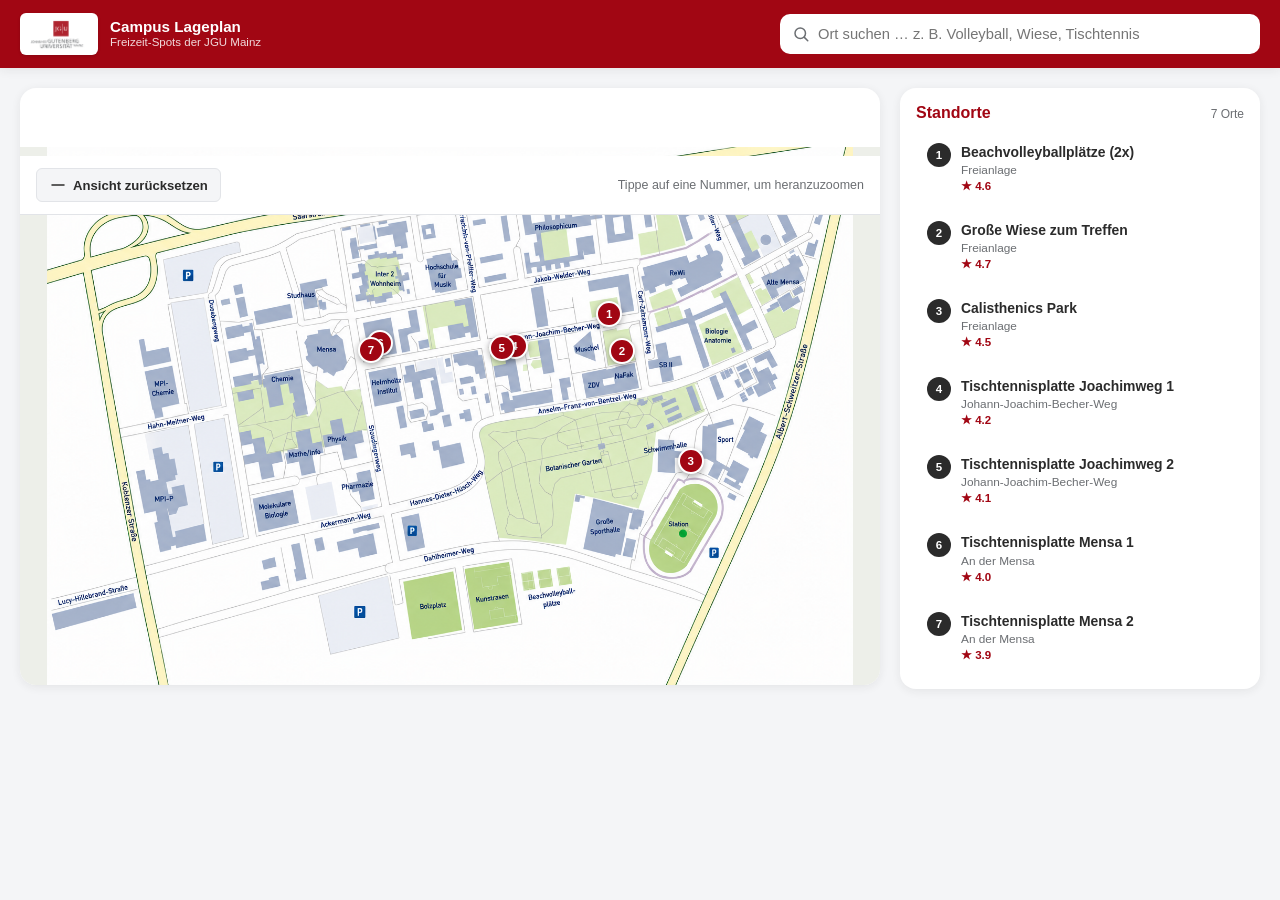
==== index.html @ 6d1513db "Add files via upload" ====
<!DOCTYPE html>
<html lang="de">
<head>
<meta charset="UTF-8">
<meta name="viewport" content="width=device-width, initial-scale=1.0">
<title>JGU Mainz – Campus Lageplan</title>
<link rel="stylesheet" href="styles.css">
</head>
<body>

  <!-- ===================== HEADER ===================== -->
  <header class="site-header">
    <div class="header-inner">
      <div class="brand">
        <span class="brand-logo-chip">
          <img src="jgu-logo.png" alt="Johannes Gutenberg-Universität Mainz" class="brand-logo-img">
        </span>
        <span class="brand-text">
          <strong>Campus Lageplan</strong>
          <small>Freizeit-Spots der JGU Mainz</small>
        </span>
      </div>

      <div class="search-wrap">
        <svg class="search-icon" viewBox="0 0 24 24" width="18" height="18" aria-hidden="true">
          <circle cx="11" cy="11" r="7" fill="none" stroke="currentColor" stroke-width="2"/>
          <line x1="16.5" y1="16.5" x2="21" y2="21" stroke="currentColor" stroke-width="2" stroke-linecap="round"/>
        </svg>
        <input
          id="searchInput"
          type="text"
          placeholder="Ort suchen … z. B. Volleyball, Wiese, Tischtennis"
          autocomplete="off"
        >
        <button id="searchClear" class="search-clear" title="Suche löschen" hidden>&times;</button>
      </div>
    </div>
  </header>

  <!-- ===================== HAUPTBEREICH ===================== -->
  <main class="layout">

    <!-- ---------- LINKE SPALTE: KARTE ---------- -->
    <section class="map-panel" aria-label="Interaktive Campus-Karte">
      <div class="map-toolbar">
        <button id="zoomOutBtn" class="tool-btn" title="Zoom zurücksetzen">
          <svg viewBox="0 0 24 24" width="18" height="18"><path d="M4 12h16" stroke="currentColor" stroke-width="2" stroke-linecap="round" fill="none"/></svg>
          Ansicht zurücksetzen
        </button>
        <span id="mapHint" class="map-hint">Tippe auf eine Nummer, um heranzuzoomen</span>
      </div>

      <div class="map-viewport" id="mapViewport">
        <div class="map-stage" id="mapStage">
          <img src="campus-lageplan.png" alt="Lageplan Gesamtcampus JGU Mainz" id="mapImage" draggable="false">
          <!-- Pins werden per JS aus LOCATIONS erzeugt -->
          <div id="pinLayer" class="pin-layer"></div>
        </div>
      </div>

      <!-- Info-Box, die bei Auswahl eines Ortes über der Karte erscheint -->
      <div id="infoBox" class="info-box" hidden>
        <div class="info-box-eyebrow">
          <span id="infoBoxNumber" class="info-box-number">–</span>
          <span id="infoBoxBuilding"></span>
        </div>
        <h3 id="infoBoxTitle">–</h3>
        <div class="info-box-actions">
          <button id="infoBoxDetails" class="btn btn-primary">Mehr Infos</button>
          <button id="infoBoxMaps" class="btn btn-outline">Auf Maps zeigen</button>
        </div>
      </div>
    </section>

    <!-- ---------- RECHTE SPALTE: LISTE ---------- -->
    <aside class="sidebar" aria-label="Liste aller Standorte">
      <div class="sidebar-head">
        <h2>Standorte</h2>
        <span id="resultCount" class="result-count">7 Orte</span>
      </div>
      <ul id="locationList" class="location-list"></ul>
      <p id="noResults" class="no-results" hidden>Kein Ort gefunden. Versuch einen anderen Suchbegriff.</p>
    </aside>

  </main>

  <!-- ===================== DETAIL-MODAL ===================== -->
  <div id="modalOverlay" class="modal-overlay" hidden>
    <div class="modal" role="dialog" aria-modal="true" aria-labelledby="modalTitle">
      <button id="modalClose" class="modal-close" title="Schließen" aria-label="Schließen">&times;</button>

      <div class="modal-header">
        <span id="modalNumber" class="modal-number">–</span>
        <div>
          <h2 id="modalTitle">–</h2>
          <p id="modalBuilding" class="modal-building"></p>
        </div>
      </div>

      <p id="modalInfoText" class="modal-info-text"></p>

      <div class="modal-gallery" id="modalGallery">
        <div class="gallery-frame">
          <button type="button" id="galleryPrevBtn" class="gallery-arrow gallery-arrow-left" aria-label="Vorheriges Bild">
            <svg viewBox="0 0 24 24" width="20" height="20"><path d="M15 5l-7 7 7 7" stroke="currentColor" stroke-width="2.4" stroke-linecap="round" stroke-linejoin="round" fill="none"/></svg>
          </button>

          <div class="gallery-viewport" id="galleryViewport">
            <!-- Slides werden per JS aus loc.images erzeugt -->
          </div>

          <button type="button" id="galleryNextBtn" class="gallery-arrow gallery-arrow-right" aria-label="Nächstes Bild">
            <svg viewBox="0 0 24 24" width="20" height="20"><path d="M9 5l7 7-7 7" stroke="currentColor" stroke-width="2.4" stroke-linecap="round" stroke-linejoin="round" fill="none"/></svg>
          </button>
        </div>

        <div class="gallery-dots" id="galleryDots"></div>
      </div>

      <div class="modal-profile">
        <h3 class="modal-profile-title">Steckbrief</h3>
        <dl class="profile-grid">
          <div class="profile-item">
            <dt>Öffnungszeiten</dt>
            <dd id="modalHours">–</dd>
          </div>
          <div class="profile-item">
            <dt>Belichtung</dt>
            <dd id="modalLighting">–</dd>
          </div>
          <div class="profile-item">
            <dt>Untergrund</dt>
            <dd id="modalSurface">–</dd>
          </div>
          <div class="profile-item">
            <dt>Ausstattung</dt>
            <dd id="modalEquipment">–</dd>
          </div>
        </dl>
      </div>

      <div class="modal-rating">
        <div class="rating-summary">
          <span id="modalAvgRating" class="rating-avg">–</span>
          <div id="modalAvgStars" class="stars stars-static" aria-hidden="true"></div>
          <span id="modalVoteCount" class="rating-count">(0 Bewertungen)</span>
        </div>

        <div class="rating-input">
          <span class="rating-input-label">Deine Bewertung:</span>
          <div id="userStars" class="stars stars-interactive" role="radiogroup" aria-label="Bewertung abgeben"></div>
        </div>
      </div>

      <a id="modalMapsLink" class="btn btn-outline btn-block" target="_blank" rel="noopener">
        Auf Google Maps öffnen
      </a>

      <div class="modal-comments">
        <h3>Kommentare</h3>
        <ul id="commentList" class="comment-list"></ul>

        <form id="commentForm" class="comment-form">
          <textarea id="commentInput" placeholder="Deine Erfahrung mit diesem Ort …" required></textarea>
          <button type="submit" class="btn btn-primary">Absenden</button>
        </form>
      </div>
    </div>
  </div>

  <script src="app.js"></script>
</body>
</html>
---- styles.css ----
/* =========================================================
   JGU CAMPUS SPORT-LAGEPLAN — STYLES
   Farbvariablen, Layout, Karten-Zoom, Modal, Responsive
   ========================================================= */

:root {
  /* --- JGU Identity Farben --- */
  --jgu-rot: #A10613;
  --jgu-rot-hell: #C1121F;
  --jgu-rot-dunkel: #7C0410;
  --text-dunkel: #2B2B2B;
  --text-grau: #6B6E72;
  --bg-hell: #F4F5F7;
  --bg-weiss: #FFFFFF;
  --border-farbe: #E2E4E8;

  /* --- Abstände / Radien --- */
  --radius-s: 6px;
  --radius-m: 10px;
  --radius-l: 16px;
  --schatten: 0 2px 10px rgba(43, 43, 43, 0.08);
  --schatten-stark: 0 12px 40px rgba(43, 43, 43, 0.22);

  --header-hoehe: 68px;
}

/* --- Reset & Basis --- */
* { box-sizing: border-box; }

/* Globale Sicherheitsregel: das hidden-Attribut soll IMMER gewinnen,
   egal welche display-Eigenschaft eine Klasse weiter unten setzt. */
[hidden] { display: none !important; }

html, body {
  margin: 0;
  padding: 0;
  height: 100%;
}

body {
  font-family: "Segoe UI", "Helvetica Neue", Arial, sans-serif;
  background: var(--bg-hell);
  color: var(--text-dunkel);
  -webkit-font-smoothing: antialiased;
}

button, input, textarea {
  font-family: inherit;
}

/* =========================================================
   HEADER
   ========================================================= */
.site-header {
  height: var(--header-hoehe);
  background: var(--jgu-rot);
  position: sticky;
  top: 0;
  z-index: 50;
  box-shadow: var(--schatten);
}

.header-inner {
  height: 100%;
  max-width: 1400px;
  margin: 0 auto;
  padding: 0 20px;
  display: flex;
  align-items: center;
  gap: 24px;
}

.brand {
  display: flex;
  align-items: center;
  gap: 12px;
  color: #fff;
  flex-shrink: 0;
  min-width: 0;
}

/* Das Original-JGU-Logo hat einen weißen Hintergrund und graue Schrift –
   auf dem roten Header braucht es daher eine helle "Plakette", damit es
   in jedem Fall gut lesbar bleibt. */
.brand-logo-chip {
  background: #fff;
  border-radius: var(--radius-s);
  padding: 4px 10px;
  display: flex;
  align-items: center;
  flex-shrink: 0;
  box-shadow: 0 1px 3px rgba(0,0,0,0.15);
}

.brand-logo-img {
  display: block;
  height: 34px;
  width: auto;
}

.brand-text {
  display: flex;
  flex-direction: column;
  line-height: 1.2;
  min-width: 0;
}

.brand-text strong {
  font-size: 0.95rem;
  font-weight: 700;
  white-space: nowrap;
  overflow: hidden;
  text-overflow: ellipsis;
}

.brand-text small {
  font-size: 0.72rem;
  opacity: 0.85;
  font-weight: 400;
  white-space: nowrap;
  overflow: hidden;
  text-overflow: ellipsis;
}

.search-wrap {
  flex: 1;
  max-width: 480px;
  margin-left: auto;
  position: relative;
  display: flex;
  align-items: center;
}

.search-icon {
  position: absolute;
  left: 12px;
  color: var(--text-grau);
  pointer-events: none;
}

#searchInput {
  width: 100%;
  height: 40px;
  border: none;
  border-radius: var(--radius-m);
  padding: 0 36px 0 38px;
  font-size: 0.92rem;
  background: #fff;
  color: var(--text-dunkel);
  outline: none;
}

#searchInput:focus-visible {
  outline: 2px solid #fff;
  outline-offset: 2px;
}

.search-clear {
  position: absolute;
  right: 8px;
  border: none;
  background: transparent;
  color: var(--text-grau);
  font-size: 1.2rem;
  line-height: 1;
  cursor: pointer;
  padding: 4px 6px;
  border-radius: 50%;
}
.search-clear:hover { background: var(--bg-hell); }

/* =========================================================
   LAYOUT — 2 Spalten
   ========================================================= */
.layout {
  max-width: 1400px;
  margin: 0 auto;
  padding: 20px;
  display: grid;
  grid-template-columns: minmax(0, 1fr) 360px;
  gap: 20px;
  align-items: start;
}

/* =========================================================
   KARTEN-PANEL
   ========================================================= */
.map-panel {
  background: var(--bg-weiss);
  border-radius: var(--radius-l);
  box-shadow: var(--schatten);
  overflow: hidden;
  position: relative;
  display: flex;
  flex-direction: column;
}

.map-toolbar {
  display: flex;
  align-items: center;
  justify-content: space-between;
  gap: 12px;
  padding: 12px 16px;
  border-bottom: 1px solid var(--border-farbe);
  /* Bleibt beim Herunterscrollen sichtbar, direkt unter dem Header –
     so ist "Ansicht zurücksetzen" auch nach dem Heranzoomen eines Ortes
     immer erreichbar, ohne dass man hochscrollen muss. */
  position: sticky;
  top: var(--header-hoehe);
  z-index: 20;
  background: var(--bg-weiss);
}

.tool-btn {
  display: inline-flex;
  align-items: center;
  gap: 6px;
  border: 1px solid var(--border-farbe);
  background: var(--bg-hell);
  color: var(--text-dunkel);
  font-size: 0.82rem;
  font-weight: 600;
  padding: 7px 12px;
  border-radius: var(--radius-s);
  cursor: pointer;
  transition: background 0.15s ease, border-color 0.15s ease;
}
.tool-btn:hover { background: #ECEDEF; border-color: #d3d5da; }

.map-hint {
  font-size: 0.78rem;
  color: var(--text-grau);
}

.map-viewport {
  position: relative;
  width: 100%;
  aspect-ratio: 16 / 10;
  overflow: hidden;
  background: #EDEFE9;
  touch-action: pan-x pan-y;
}

.map-stage {
  position: absolute;
  inset: 0;
  transform-origin: 50% 50%;
  transition: transform 0.55s cubic-bezier(0.22, 1, 0.36, 1);
  will-change: transform;
}

#mapImage {
  display: block;
  width: 100%;
  height: 100%;
  object-fit: contain;
  user-select: none;
  -webkit-user-drag: none;
}

/* --- Pins --- */
.pin-layer {
  position: absolute;
  inset: 0;
  pointer-events: none;
}

.pin {
  position: absolute;
  transform: translate(-50%, -50%);
  width: 26px;
  height: 26px;
  border-radius: 50%;
  background: var(--jgu-rot);
  color: #fff;
  border: 2px solid #fff;
  font-size: 0.72rem;
  font-weight: 700;
  display: flex;
  align-items: center;
  justify-content: center;
  cursor: pointer;
  pointer-events: auto;
  box-shadow: 0 2px 6px rgba(0,0,0,0.35);
  transition: transform 0.2s ease, background 0.2s ease, box-shadow 0.2s ease;
  touch-action: manipulation;
  -webkit-touch-callout: none;
  -webkit-user-select: none;
  user-select: none;
}

.pin:hover {
  background: var(--jgu-rot-hell);
  transform: translate(-50%, -50%) scale(1.15);
}

.pin.active {
  background: #fff;
  color: var(--jgu-rot);
  transform: translate(-50%, -50%) scale(1.35);
  box-shadow: 0 0 0 4px rgba(161, 6, 19, 0.35), 0 3px 10px rgba(0,0,0,0.4);
  z-index: 5;
}

/* --- Info-Box über der Karte --- */
.info-box {
  position: absolute;
  left: 16px;
  right: 16px;
  bottom: 16px;
  background: var(--bg-weiss);
  border: 1px solid var(--border-farbe);
  border-left: 4px solid var(--jgu-rot);
  border-radius: var(--radius-m);
  padding: 14px 16px;
  box-shadow: var(--schatten-stark);
  animation: slideUp 0.25s ease;
  z-index: 10;
}

@keyframes slideUp {
  from { opacity: 0; transform: translateY(10px); }
  to   { opacity: 1; transform: translateY(0); }
}

.info-box-eyebrow {
  display: flex;
  align-items: center;
  gap: 8px;
  margin-bottom: 4px;
}

.info-box-number {
  background: var(--jgu-rot);
  color: #fff;
  font-size: 0.72rem;
  font-weight: 700;
  border-radius: 50%;
  width: 20px;
  height: 20px;
  display: inline-flex;
  align-items: center;
  justify-content: center;
  flex-shrink: 0;
}

.info-box-eyebrow span:last-child {
  font-size: 0.78rem;
  color: var(--text-grau);
}

.info-box h3 {
  margin: 0 0 10px;
  font-size: 1.05rem;
  line-height: 1.3;
}

.info-box-actions {
  display: flex;
  gap: 10px;
  flex-wrap: wrap;
}

/* =========================================================
   BUTTONS (gemeinsam)
   ========================================================= */
.btn {
  border: none;
  border-radius: var(--radius-s);
  padding: 9px 16px;
  font-size: 0.85rem;
  font-weight: 600;
  cursor: pointer;
  text-decoration: none;
  display: inline-flex;
  align-items: center;
  justify-content: center;
  transition: background 0.15s ease, border-color 0.15s ease, color 0.15s ease;
  touch-action: manipulation;
}

.btn-primary {
  background: var(--jgu-rot);
  color: #fff;
}
.btn-primary:hover { background: var(--jgu-rot-hell); }

.btn-outline {
  background: transparent;
  color: var(--jgu-rot);
  border: 1.5px solid var(--jgu-rot);
}
.btn-outline:hover { background: rgba(161, 6, 19, 0.06); }

.btn-block { width: 100%; margin: 14px 0; }

/* =========================================================
   SIDEBAR — STANDORT-LISTE
   ========================================================= */
.sidebar {
  background: var(--bg-weiss);
  border-radius: var(--radius-l);
  box-shadow: var(--schatten);
  padding: 16px;
  max-height: calc(100vh - var(--header-hoehe) - 40px);
  overflow-y: auto;
  position: sticky;
  top: calc(var(--header-hoehe) + 20px);
}

.sidebar-head {
  display: flex;
  align-items: baseline;
  justify-content: space-between;
  margin-bottom: 10px;
}

.sidebar-head h2 {
  font-size: 1rem;
  margin: 0;
  color: var(--jgu-rot);
}

.result-count {
  font-size: 0.75rem;
  color: var(--text-grau);
}

.location-list {
  list-style: none;
  margin: 0;
  padding: 0;
  display: flex;
  flex-direction: column;
  gap: 6px;
}

.location-item {
  display: flex;
  align-items: flex-start;
  gap: 10px;
  padding: 10px 10px;
  border-radius: var(--radius-s);
  cursor: pointer;
  border: 1px solid transparent;
  transition: background 0.15s ease, border-color 0.15s ease;
}

.location-item:hover {
  background: var(--bg-hell);
}

.location-item.active {
  background: rgba(161, 6, 19, 0.06);
  border-color: rgba(161, 6, 19, 0.25);
}

.location-badge {
  flex-shrink: 0;
  width: 24px;
  height: 24px;
  border-radius: 50%;
  background: var(--text-dunkel);
  color: #fff;
  font-size: 0.72rem;
  font-weight: 700;
  display: flex;
  align-items: center;
  justify-content: center;
}

.location-item.active .location-badge {
  background: var(--jgu-rot);
}

.location-copy {
  display: flex;
  flex-direction: column;
  gap: 2px;
  min-width: 0;
}

.location-copy .name {
  font-size: 0.87rem;
  font-weight: 600;
  line-height: 1.3;
}

.location-copy .building {
  font-size: 0.74rem;
  color: var(--text-grau);
}

.location-copy .mini-rating {
  font-size: 0.72rem;
  color: var(--jgu-rot);
  font-weight: 600;
}

.no-results {
  color: var(--text-grau);
  font-size: 0.85rem;
  text-align: center;
  padding: 24px 8px;
}

mark {
  background: rgba(193, 18, 31, 0.22);
  color: inherit;
  border-radius: 2px;
  padding: 0 1px;
}

/* =========================================================
   STERNE (Anzeige & Interaktiv)
   ========================================================= */
.stars {
  display: inline-flex;
  gap: 2px;
  font-size: 1.1rem;
  line-height: 1;
}

.stars-static .star {
  color: #DADCE0;
}
.stars-static .star.filled {
  color: #F5A623;
}

.stars-interactive .star {
  cursor: pointer;
  color: #DADCE0;
  transition: color 0.12s ease, transform 0.12s ease;
}
.stars-interactive .star:hover,
.stars-interactive .star.filled {
  color: #F5A623;
}
.stars-interactive .star:hover {
  transform: scale(1.12);
}

/* =========================================================
   MODAL
   ========================================================= */
.modal-overlay {
  position: fixed;
  inset: 0;
  background: rgba(43, 43, 43, 0.55);
  display: flex;
  align-items: center;
  justify-content: center;
  padding: 20px;
  z-index: 100;
  animation: fadeIn 0.18s ease;
}

/* WICHTIG: Das [hidden]-Attribut muss "display:flex" oben überschreiben können.
   Ohne diese Regel gewinnt "display: flex" aus Spezifitätsgründen gegen die
   Browser-Standardregel "[hidden]{display:none}" — das Modal wäre dann sogar
   beim ersten Laden sichtbar (leer) und ließe sich per JS nicht schließen. */
.modal-overlay[hidden] {
  display: none;
}

@keyframes fadeIn {
  from { opacity: 0; }
  to   { opacity: 1; }
}

.modal {
  background: var(--bg-weiss);
  border-radius: var(--radius-l);
  max-width: 560px;
  width: 100%;
  max-height: 88vh;
  overflow-y: auto;
  padding: 28px;
  position: relative;
  box-shadow: var(--schatten-stark);
  animation: popIn 0.2s ease;
}

@keyframes popIn {
  from { opacity: 0; transform: translateY(8px) scale(0.98); }
  to   { opacity: 1; transform: translateY(0) scale(1); }
}

.modal-close {
  position: absolute;
  top: 14px;
  right: 14px;
  width: 32px;
  height: 32px;
  border-radius: 50%;
  border: none;
  background: var(--bg-hell);
  color: var(--text-dunkel);
  font-size: 1.3rem;
  line-height: 1;
  cursor: pointer;
}
.modal-close:hover { background: #E7E8EA; }

.modal-header {
  display: flex;
  align-items: flex-start;
  gap: 12px;
  margin-bottom: 12px;
  padding-right: 30px;
}

.modal-number {
  flex-shrink: 0;
  width: 32px;
  height: 32px;
  border-radius: 50%;
  background: var(--jgu-rot);
  color: #fff;
  font-weight: 700;
  font-size: 0.9rem;
  display: flex;
  align-items: center;
  justify-content: center;
}

.modal-header h2 {
  margin: 0 0 2px;
  font-size: 1.25rem;
  line-height: 1.3;
}

.modal-building {
  margin: 0;
  color: var(--text-grau);
  font-size: 0.85rem;
}

.modal-info-text {
  font-size: 0.92rem;
  line-height: 1.55;
  color: var(--text-dunkel);
  margin: 0 0 18px;
}

/* =========================================================
   MODAL — BILD-GALERIE (zwischen Beschreibung und Steckbrief)
   ========================================================= */
.modal-gallery {
  margin: 0 0 18px;
}

.gallery-frame {
  display: flex;
  align-items: center;
  gap: 10px;
}

.gallery-viewport {
  position: relative;
  flex: 1;
  min-width: 0;
  aspect-ratio: 16 / 9;
  border-radius: var(--radius-m);
  overflow: hidden;
  background: #D6D8DB;
}

.gallery-slide {
  position: absolute;
  inset: 0;
  display: flex;
  align-items: center;
  justify-content: center;
  opacity: 0;
  visibility: hidden;
  transition: opacity 0.25s ease;
}

.gallery-slide.active {
  opacity: 1;
  visibility: visible;
}

.gallery-slide img {
  width: 100%;
  height: 100%;
  object-fit: cover;
  display: block;
}

.gallery-slide-number {
  font-size: 2rem;
  font-weight: 700;
  color: #9AA0A6;
}

.gallery-arrow {
  flex-shrink: 0;
  width: 34px;
  height: 34px;
  border-radius: 50%;
  border: 1px solid var(--border-farbe);
  background: var(--bg-weiss);
  color: var(--text-dunkel);
  display: flex;
  align-items: center;
  justify-content: center;
  cursor: pointer;
  box-shadow: var(--schatten);
  transition: background 0.15s ease, color 0.15s ease, border-color 0.15s ease;
}
.gallery-arrow:hover {
  background: var(--jgu-rot);
  color: #fff;
  border-color: var(--jgu-rot);
}

.gallery-dots {
  display: flex;
  justify-content: center;
  align-items: center;
  gap: 8px;
  margin-top: 10px;
}

.gallery-dot {
  width: 8px;
  height: 8px;
  padding: 0;
  border: none;
  border-radius: 50%;
  background: #D5D7DB;
  cursor: pointer;
  transition: background 0.15s ease, transform 0.15s ease;
}
.gallery-dot.active {
  /* aktueller Punkt in JGU-Rot statt Blau */
  background: var(--jgu-rot);
  transform: scale(1.25);
}

.modal-profile {
  background: var(--bg-hell);
  border-radius: var(--radius-m);
  padding: 14px 16px;
  margin-bottom: 14px;
}

.modal-profile-title {
  font-size: 0.8rem;
  text-transform: uppercase;
  letter-spacing: 0.04em;
  color: var(--text-grau);
  margin: 0 0 10px;
}

.profile-grid {
  display: grid;
  grid-template-columns: 1fr 1fr;
  gap: 10px 16px;
  margin: 0;
}

.profile-item dt {
  font-size: 0.72rem;
  color: var(--text-grau);
  margin: 0 0 2px;
}

.profile-item dd {
  font-size: 0.88rem;
  font-weight: 600;
  color: var(--text-dunkel);
  margin: 0;
}

.modal-rating {
  background: var(--bg-hell);
  border-radius: var(--radius-m);
  padding: 14px 16px;
  display: flex;
  flex-direction: column;
  gap: 10px;
  margin-bottom: 6px;
}

.rating-summary {
  display: flex;
  align-items: center;
  gap: 8px;
  flex-wrap: wrap;
}

.rating-avg {
  font-size: 1.1rem;
  font-weight: 700;
  color: var(--jgu-rot);
}

.rating-count {
  font-size: 0.78rem;
  color: var(--text-grau);
}

.rating-input {
  display: flex;
  align-items: center;
  gap: 10px;
}

.rating-input-label {
  font-size: 0.8rem;
  color: var(--text-grau);
}

/* =========================================================
   KOMMENTARE
   ========================================================= */
.modal-comments h3 {
  font-size: 0.95rem;
  margin: 18px 0 10px;
}

.comment-list {
  list-style: none;
  margin: 0 0 14px;
  padding: 0;
  display: flex;
  flex-direction: column;
  gap: 10px;
  max-height: 220px;
  overflow-y: auto;
}

.comment {
  background: var(--bg-hell);
  border-radius: var(--radius-s);
  padding: 10px 12px;
}

.comment .comment-author {
  font-size: 0.78rem;
  font-weight: 700;
  color: var(--jgu-rot);
  display: block;
  margin-bottom: 3px;
}

.comment .comment-text {
  font-size: 0.85rem;
  line-height: 1.45;
  margin: 0;
}

.comment-form {
  display: flex;
  flex-direction: column;
  gap: 8px;
}

.comment-form textarea {
  resize: vertical;
  min-height: 64px;
  border: 1px solid var(--border-farbe);
  border-radius: var(--radius-s);
  padding: 10px 12px;
  font-size: 0.85rem;
  outline: none;
}
.comment-form textarea:focus-visible {
  border-color: var(--jgu-rot);
}

.comment-form .btn { align-self: flex-end; }

/* =========================================================
   RESPONSIVE — Tablet (gestapelt, aber noch großzügig)
   ========================================================= */
@media (max-width: 1024px) {
  .layout {
    grid-template-columns: 1fr;
  }

  .sidebar {
    position: static;
    max-height: 60vh;
  }

  .map-viewport {
    aspect-ratio: 4 / 3;
  }
}

/* Tablets im Hochformat / große Phones */
@media (max-width: 720px) {
  :root { --header-hoehe: 60px; }

  .header-inner { gap: 10px; padding: 0 14px; }

  .brand-logo-img { height: 28px; }
  .brand-logo-chip { padding: 3px 8px; }
  .brand-text strong { font-size: 0.85rem; }
  .brand-text small { display: none; }

  .search-wrap { max-width: none; }

  .layout { padding: 14px; gap: 14px; }

  .map-viewport { aspect-ratio: 1 / 1; }

  .map-toolbar {
    flex-wrap: wrap;
    padding: 10px 12px;
  }
  .map-hint { display: none; }

  .info-box { left: 10px; right: 10px; bottom: 10px; padding: 12px 14px; }
  .info-box-actions { gap: 8px; }
  .info-box-actions .btn { flex: 1 1 auto; }

  .sidebar { padding: 12px; }
}

/* Smartphones */
@media (max-width: 480px) {
  .header-inner { gap: 8px; padding: 0 10px; }
  .brand-logo-img { height: 24px; }

  #searchInput { font-size: 0.85rem; padding: 0 32px 0 34px; }

  .layout { padding: 10px; gap: 10px; }

  .map-viewport { aspect-ratio: 4 / 5; }

  .modal { padding: 18px; max-height: 92vh; }
  .modal-header h2 { font-size: 1.08rem; }
  .modal-profile { padding: 12px; }
  .profile-grid { grid-template-columns: 1fr; }
  .modal-rating { padding: 12px; }
  .rating-summary, .rating-input { flex-wrap: wrap; }

  .location-item { padding: 9px 8px; }
  .location-copy .name { font-size: 0.84rem; }
}

/* --- Touch-freundliche Ziele auf allen Screens mit Touch-Eingabe --- */
@media (hover: none) and (pointer: coarse) {
  .pin { width: 30px; height: 30px; font-size: 0.78rem; }
  .btn { padding: 11px 16px; min-height: 44px; }
  .tool-btn { min-height: 40px; }
  .stars-interactive .star { font-size: 1.35rem; padding: 4px; }
  .location-item { min-height: 44px; }
  .modal-close { width: 38px; height: 38px; }
  .gallery-arrow { width: 40px; height: 40px; }
  .gallery-dot { width: 10px; height: 10px; }

  /* Verhindert das native "Bild speichern"-Kontextmenü / den Callout beim
     langen Antippen der Karte auf iOS/Android – sonst wirkt es, als würde
     ein Popup aufgehen, das man nicht schließen kann. */
  #mapImage, .pin {
    -webkit-touch-callout: none;
    -webkit-user-select: none;
    user-select: none;
  }
}

/* Reduzierte Bewegung respektieren */
@media (prefers-reduced-motion: reduce) {
  .map-stage, .info-box, .modal, .modal-overlay, .pin {
    animation: none !important;
    transition: none !important;
  }
}

/* Sichtbarer Fokus für Tastaturnutzung */
a:focus-visible,
button:focus-visible,
.pin:focus-visible,
.location-item:focus-visible,
.star:focus-visible {
  outline: 2.5px solid var(--jgu-rot);
  outline-offset: 2px;
}
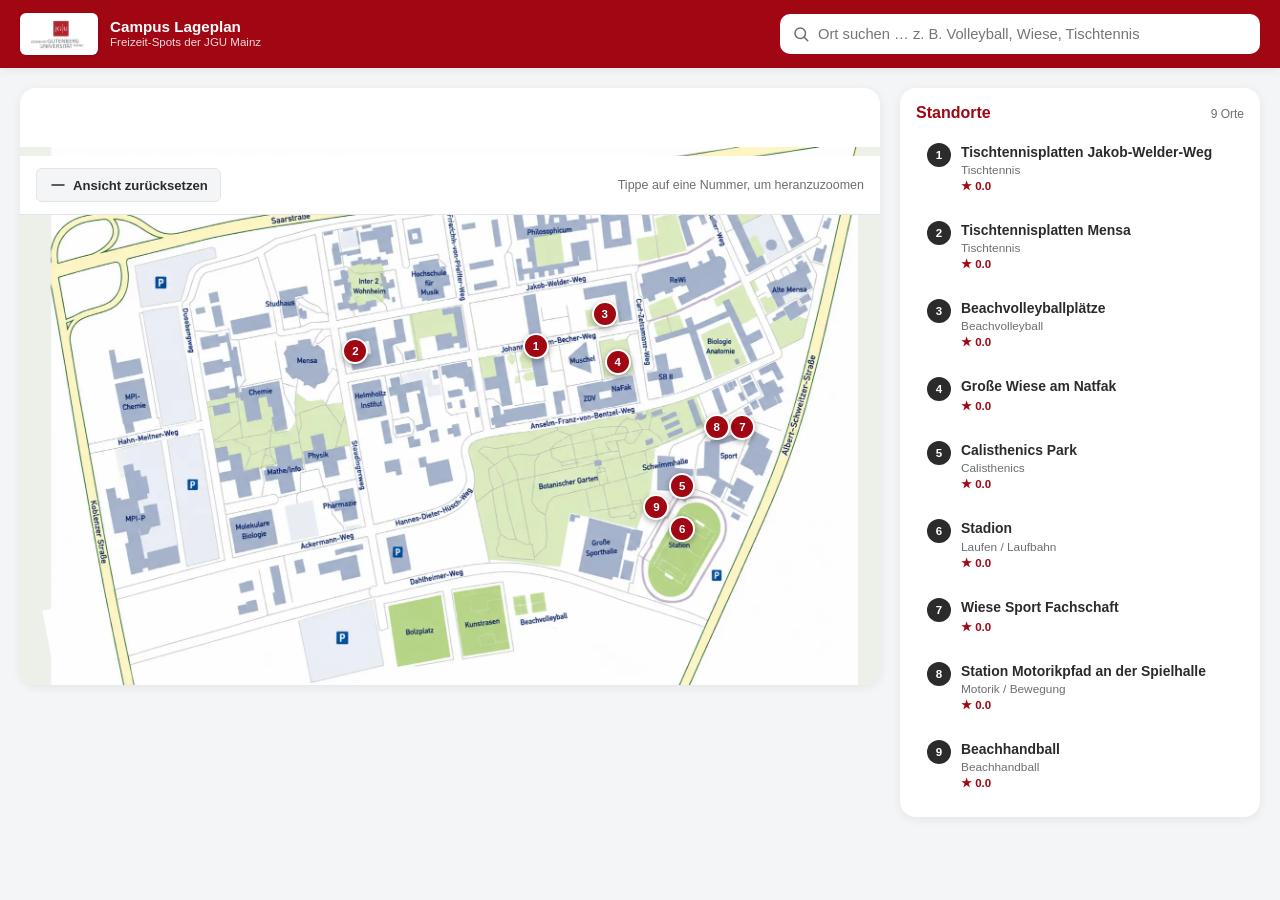
==== commit f3c60275: "Add files via upload" ====
--- a/index.html
+++ b/index.html
@@ -13,7 +13,7 @@
     <div class="header-inner">
       <div class="brand">
         <span class="brand-logo-chip">
-          <img src="jgu-logo.png" alt="Johannes Gutenberg-Universität Mainz" class="brand-logo-img">
+          <img src="Bilder/jgu-logo.webp" alt="Johannes Gutenberg-Universität Mainz" class="brand-logo-img">
         </span>
         <span class="brand-text">
           <strong>Campus Lageplan</strong>
@@ -52,7 +52,7 @@
 
       <div class="map-viewport" id="mapViewport">
         <div class="map-stage" id="mapStage">
-          <img src="campus-lageplan.png" alt="Lageplan Gesamtcampus JGU Mainz" id="mapImage" draggable="false">
+          <img src="Bilder/campus-lageplan.webp" alt="Lageplan Gesamtcampus JGU Mainz" id="mapImage" draggable="false">
           <!-- Pins werden per JS aus LOCATIONS erzeugt -->
           <div id="pinLayer" class="pin-layer"></div>
         </div>
@@ -93,11 +93,11 @@
         <span id="modalNumber" class="modal-number">–</span>
         <div>
           <h2 id="modalTitle">–</h2>
-          <p id="modalBuilding" class="modal-building"></p>
+          <p id="modalBuilding" class="modal-building" hidden></p>
         </div>
       </div>
 
-      <p id="modalInfoText" class="modal-info-text"></p>
+      <p id="modalInfoText" class="modal-info-text" hidden></p>
 
       <div class="modal-gallery" id="modalGallery">
         <div class="gallery-frame">
@@ -125,7 +125,7 @@
             <dd id="modalHours">–</dd>
           </div>
           <div class="profile-item">
-            <dt>Belichtung</dt>
+            <dt>Beleuchtung</dt>
             <dd id="modalLighting">–</dd>
           </div>
           <div class="profile-item">
@@ -147,9 +147,9 @@
         </div>
 
         <div class="rating-input">
+          <button type="button" id="ratingSubmitBtn" class="btn btn-primary">Absenden</button>
           <span class="rating-input-label">Deine Bewertung:</span>
           <div id="userStars" class="stars stars-interactive" role="radiogroup" aria-label="Bewertung abgeben"></div>
-        </div>
       </div>
 
       <a id="modalMapsLink" class="btn btn-outline btn-block" target="_blank" rel="noopener">
--- a/styles.css
+++ b/styles.css
@@ -448,6 +448,8 @@
 
 .location-item:hover {
   background: var(--bg-hell);
+  box-shadow: var(--schatten);
+  transform: translateY(-1px);
 }
 
 .location-item.active {
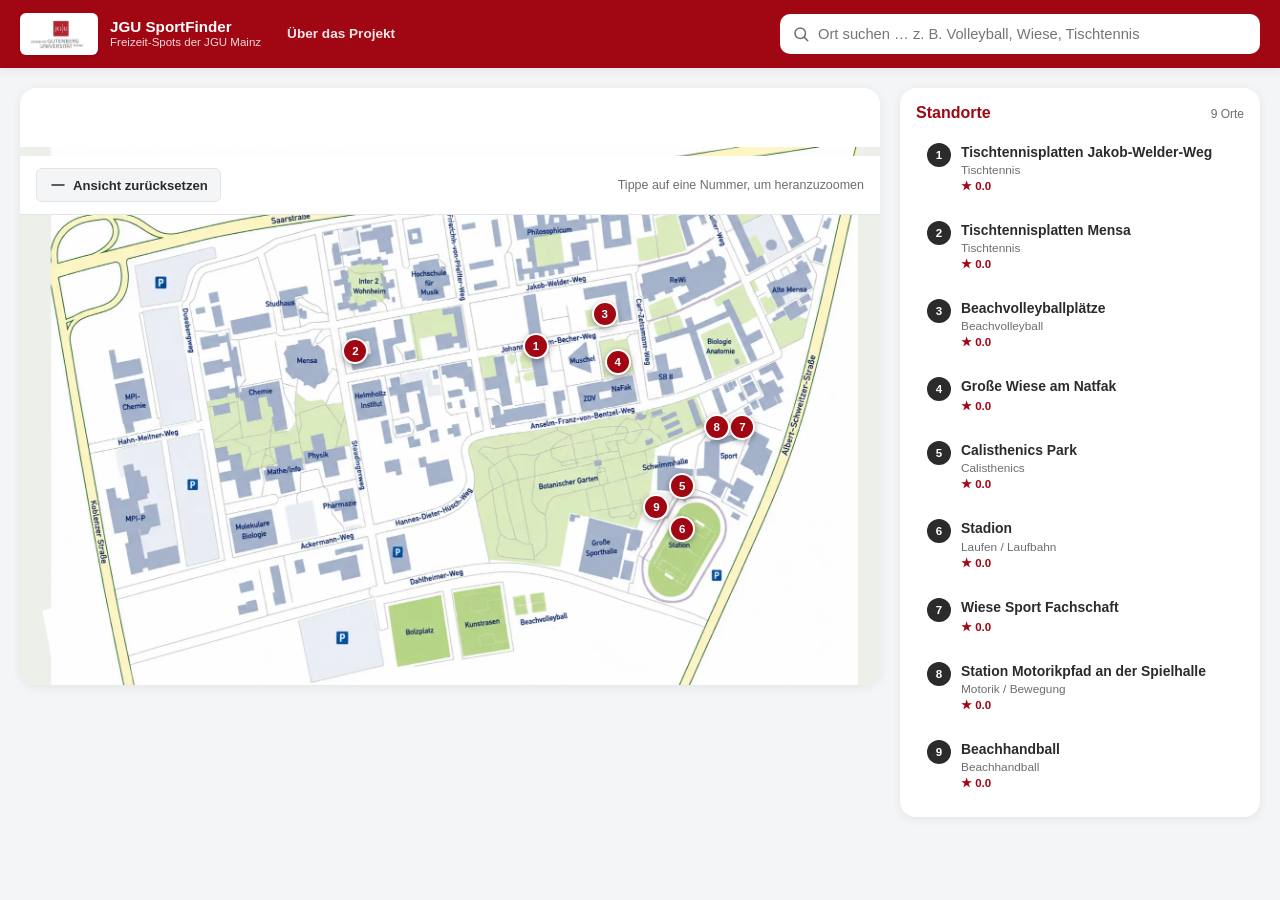
==== commit d3563f54: "Add files via upload" ====
--- a/index.html
+++ b/index.html
@@ -16,10 +16,19 @@
           <img src="Bilder/jgu-logo.webp" alt="Johannes Gutenberg-Universität Mainz" class="brand-logo-img">
         </span>
         <span class="brand-text">
-          <strong>Campus Lageplan</strong>
+          <strong>JGU SportFinder</strong>
           <small>Freizeit-Spots der JGU Mainz</small>
         </span>
       </div>
+
+      <nav class="main-nav" id="mainNav">
+        <a href="ueber-projekt.html" class="nav-link">Über das Projekt</a>
+      </nav>
+      <button id="navToggle" class="nav-toggle" aria-label="Menü öffnen" aria-expanded="false">
+        <svg viewBox="0 0 24 24" width="22" height="22">
+          <path d="M4 6h16M4 12h16M4 18h16" stroke="currentColor" stroke-width="2" stroke-linecap="round" fill="none"/>
+        </svg>
+      </button>
 
       <div class="search-wrap">
         <svg class="search-icon" viewBox="0 0 24 24" width="18" height="18" aria-hidden="true">
--- a/styles.css
+++ b/styles.css
@@ -985,3 +985,175 @@
   outline: 2.5px solid var(--jgu-rot);
   outline-offset: 2px;
 }
+
+
+
+
+/* =========================================================
+   HAUPTNAVIGATION (Header)
+   ========================================================= */
+.main-nav {
+  display: flex;
+  align-items: center;
+  gap: 20px;
+  flex-shrink: 0;
+}
+
+.nav-link {
+  color: #fff;
+  text-decoration: none;
+  font-size: 0.85rem;
+  font-weight: 600;
+  opacity: 0.9;
+  padding: 6px 2px;
+  border-bottom: 2px solid transparent;
+  transition: opacity 0.15s ease, border-color 0.15s ease;
+  white-space: nowrap;
+}
+.nav-link:hover,
+.nav-link:focus-visible {
+  opacity: 1;
+  border-color: #fff;
+}
+
+.nav-toggle {
+  display: none;
+  border: none;
+  background: transparent;
+  color: #fff;
+  cursor: pointer;
+  padding: 6px;
+  border-radius: var(--radius-s);
+  flex-shrink: 0;
+  align-items: center;
+  justify-content: center;
+}
+.nav-toggle:hover { background: rgba(255, 255, 255, 0.15); }
+
+/* Sprungziele sollen nicht unter dem sticky Header verschwinden */
+#spotsSection,
+#karteSection {
+  scroll-margin-top: calc(var(--header-hoehe) + 12px);
+}
+
+@media (max-width: 720px) {
+  .header-inner { position: relative; }
+
+  .main-nav {
+    display: none;
+    position: absolute;
+    top: 100%;
+    left: 0;
+    right: 0;
+    flex-direction: column;
+    align-items: stretch;
+    gap: 0;
+    background: var(--jgu-rot);
+    box-shadow: var(--schatten-stark);
+    z-index: 60;
+  }
+  .main-nav.nav-open { display: flex; }
+
+  .nav-link {
+    padding: 14px 18px;
+    border-bottom: 1px solid rgba(255, 255, 255, 0.15);
+  }
+
+  .nav-toggle { display: inline-flex; }
+}
+
+/* =========================================================
+   SEITE „ÜBER DAS PROJEKT“
+   ========================================================= */
+.about-header .header-inner {
+  gap: 16px;
+}
+.about-back-link {
+  margin-left: auto;
+  color: #fff;
+  text-decoration: none;
+  font-size: 0.85rem;
+  font-weight: 600;
+  opacity: 0.9;
+  padding: 8px 14px;
+  border: 1.5px solid rgba(255, 255, 255, 0.6);
+  border-radius: var(--radius-s);
+  transition: opacity 0.15s ease, background 0.15s ease;
+}
+.about-back-link:hover { opacity: 1; background: rgba(255, 255, 255, 0.12); }
+
+.about-page {
+  max-width: 760px;
+  margin: 0 auto;
+  padding: 40px 20px 60px;
+}
+
+.about-content {
+  background: var(--bg-weiss);
+  border-radius: var(--radius-l);
+  box-shadow: var(--schatten);
+  padding: 32px;
+}
+
+.about-content h1 {
+  color: var(--jgu-rot);
+  font-size: 1.6rem;
+  margin: 0 0 18px;
+}
+
+.about-content p {
+  font-size: 0.95rem;
+  line-height: 1.65;
+  color: var(--text-dunkel);
+  margin: 0 0 16px;
+}
+.about-content p:last-child { margin-bottom: 0; }
+
+.team-section {
+  margin-top: 34px;
+}
+.team-section h2 {
+  font-size: 1.05rem;
+  color: var(--jgu-rot);
+  margin: 0 0 14px;
+}
+
+.team-grid {
+  display: grid;
+  grid-template-columns: repeat(auto-fill, minmax(150px, 1fr));
+  gap: 14px;
+}
+
+.team-card {
+  background: var(--bg-hell);
+  border-radius: var(--radius-m);
+  padding: 16px;
+  text-align: center;
+}
+.team-card-avatar {
+  width: 56px;
+  height: 56px;
+  margin: 0 auto 10px;
+  border-radius: 50%;
+  background: var(--border-farbe);
+  display: flex;
+  align-items: center;
+  justify-content: center;
+  color: var(--text-grau);
+  font-weight: 700;
+}
+.team-card-name {
+  font-size: 0.88rem;
+  font-weight: 700;
+  color: var(--text-dunkel);
+}
+.team-card-role {
+  font-size: 0.76rem;
+  color: var(--text-grau);
+  margin-top: 2px;
+}
+
+@media (max-width: 480px) {
+  .about-page { padding: 24px 14px 40px; }
+  .about-content { padding: 20px; }
+}
